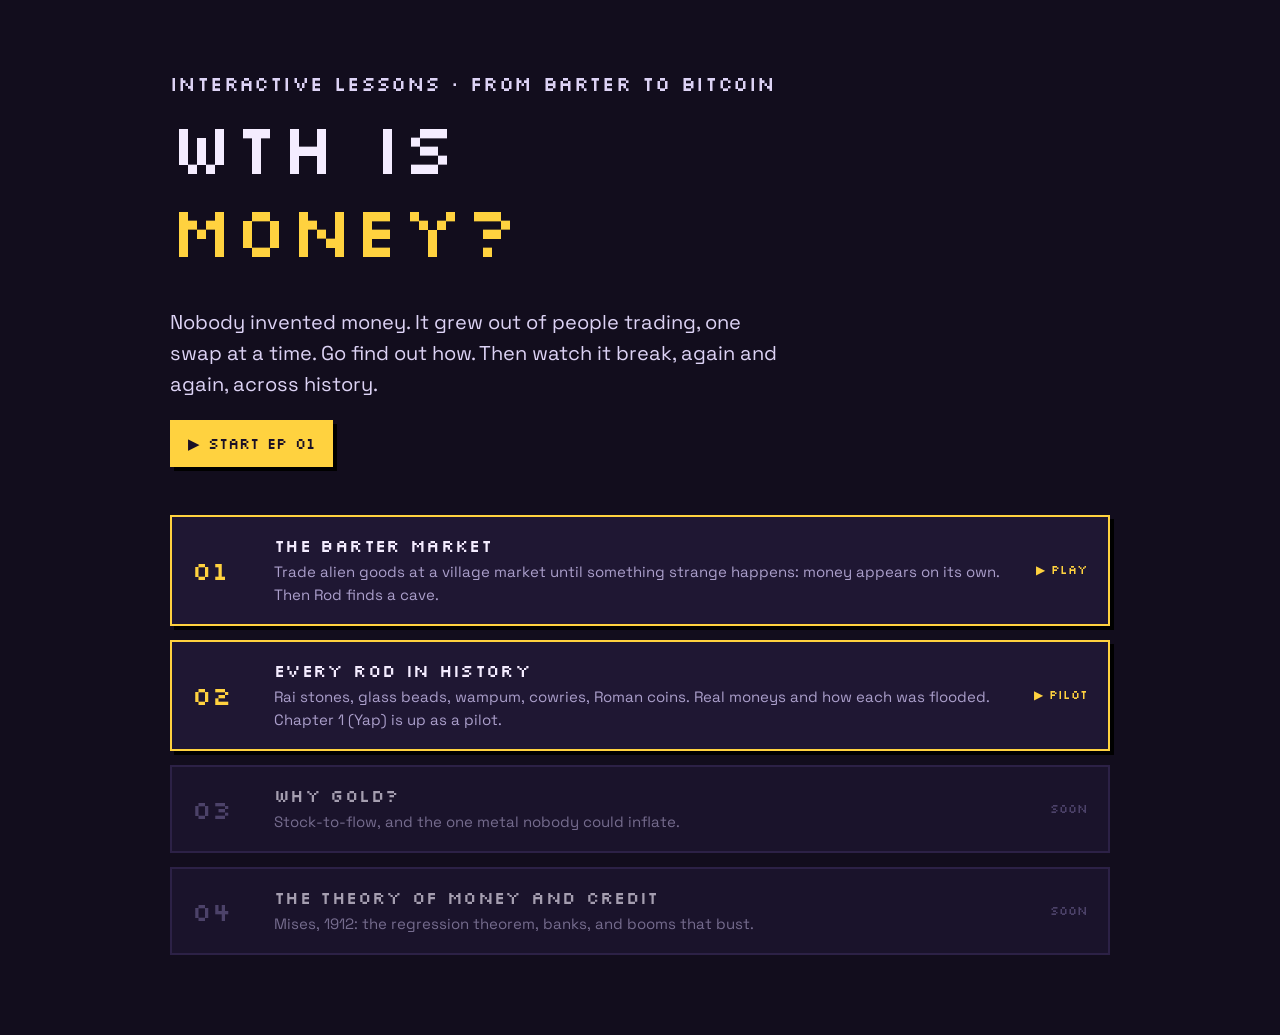
==== index.html @ bccfe863 "WTH Is Money? beta: EP 01 barter market, EP 02 pilot (Yap), phone-first layout Co-Authored-By: Claud" ====
<!doctype html>
<html lang="en">
<head>
<meta charset="utf-8">
<meta name="viewport" content="width=device-width, initial-scale=1">
<title>WTH Is Money?</title>
<meta name="description" content="Interactive lessons on where money comes from, why it fails, and what makes it hard. Play it, watch it, then read the theory.">
<link rel="preconnect" href="https://fonts.googleapis.com">
<link rel="preconnect" href="https://fonts.gstatic.com" crossorigin>
<link href="https://fonts.googleapis.com/css2?family=Silkscreen&family=Space+Grotesk:wght@400;500;700&display=swap" rel="stylesheet">
<link rel="stylesheet" href="assets/css/base.css">
<style>
  .wrap { max-width: 980px; margin: 0 auto; padding: 72px 20px 80px; }
  .hero p { font-size: 20px; color: #ddd3f5; max-width: 620px; }
  .eyebrow { font-size: 13px; color: var(--muted); }
  .path { display: grid; gap: 14px; margin-top: 48px; }
  .ep {
    display: grid; grid-template-columns: 64px 1fr auto; gap: 18px; align-items: center;
    padding: 18px 20px; background: var(--panel); border: 2px solid var(--line);
    color: var(--ink); text-decoration: none;
  }
  .ep .n { font-family: var(--font-pixel); font-size: 26px; color: var(--dim); }
  .ep h3 { margin: 0 0 4px; }
  .ep p { margin: 0; color: var(--muted); font-size: 15px; }
  .ep .state { font-family: var(--font-pixel); font-size: 12px; color: var(--dim); }
  .ep.live { border-color: var(--gold); box-shadow: var(--px) var(--px) 0 #000; }
  .ep.live .n, .ep.live .state { color: var(--gold); }
  .ep.live:hover { transform: translate(-2px, -2px); }
  .ep:not(.live) { opacity: .65; }
  @media (max-width: 640px) { .ep { grid-template-columns: 44px 1fr; } .ep .state { grid-column: 2; } }
</style>
</head>
<body>
<div class="wrap">
  <section class="hero">
    <p class="eyebrow pixel">INTERACTIVE LESSONS · FROM BARTER TO BITCOIN</p>
    <h1>WTH IS<br><span class="gold">MONEY?</span></h1>
    <p>Nobody invented money. It grew out of people trading, one swap at a time. Go find out how. Then watch it break, again and again, across history.</p>
    <a class="btn" href="lessons/01-barter/">▶ START EP 01</a>
  </section>

  <div class="path">
    <a class="ep live" href="lessons/01-barter/">
      <span class="n">01</span>
      <div><h3>The Barter Market</h3><p>Trade alien goods at a village market until something strange happens: money appears on its own. Then Rod finds a cave.</p></div>
      <span class="state">▶ PLAY</span>
    </a>
    <a class="ep live" href="lessons/02-every-rod/">
      <span class="n">02</span>
      <div><h3>Every Rod in History</h3><p>Rai stones, glass beads, wampum, cowries, Roman coins. Real moneys and how each was flooded. Chapter 1 (Yap) is up as a pilot.</p></div>
      <span class="state">▶ PILOT</span>
    </a>
    <div class="ep">
      <span class="n">03</span>
      <div><h3>Why Gold?</h3><p>Stock-to-flow, and the one metal nobody could inflate.</p></div>
      <span class="state">SOON</span>
    </div>
    <div class="ep">
      <span class="n">04</span>
      <div><h3>The Theory of Money and Credit</h3><p>Mises, 1912: the regression theorem, banks, and booms that bust.</p></div>
      <span class="state">SOON</span>
    </div>
  </div>
</div>
</body>
</html>
---- assets/css/base.css ----
/* ============================================================
   WTH IS MONEY? — shared theme
   Palette "Bazaar": dusk violet night, lumfruit gold, alien teal.
   ============================================================ */

:root {
  --bg: #120d1d;
  --bg-2: #181127;
  --panel: #1f1733;
  --panel-2: #2a2044;
  --line: #3a2d5c;
  --line-2: #4e3f78;
  --ink: #f4ecff;
  --muted: #ab9fcb;
  --dim: #6c5f93;

  --gold: #ffd23f;
  --pen: #ff6fb5;
  --zir: #4de1e8;
  --leaf: #8fd16a;
  --bad: #ff5a5a;

  --font-pixel: "Silkscreen", "Courier New", monospace;
  --font-body: "Space Grotesk", system-ui, sans-serif;

  --px: 4px;
  color-scheme: dark;
}

* { box-sizing: border-box; }
[hidden] { display: none !important; }
html, body { margin: 0; padding: 0; }

body {
  background: var(--bg);
  color: var(--ink);
  font-family: var(--font-body);
  font-size: 17px;
  line-height: 1.55;
  -webkit-font-smoothing: antialiased;
  min-height: 100vh;
  overflow-x: hidden;
}

h1, h2, h3, .pixel {
  font-family: var(--font-pixel);
  font-weight: 400;
  letter-spacing: .02em;
  line-height: 1.15;
  margin: 0 0 .5em;
}
h1 { font-size: clamp(36px, 7vw, 72px); }
h2 { font-size: 26px; }
h3 { font-size: 18px; }
a { color: var(--zir); }

.gold { color: var(--gold); }
.pen { color: var(--pen); }
.zir { color: var(--zir); }
.leaf { color: var(--leaf); }
.muted { color: var(--muted); }

.btn {
  display: inline-flex; align-items: center; gap: 8px;
  font-family: var(--font-pixel); font-size: 15px;
  color: #1a1026; background: var(--gold);
  border: 0; padding: 12px 18px; cursor: pointer; text-decoration: none;
  box-shadow: var(--px) var(--px) 0 #000;
  transition: transform .08s, box-shadow .08s;
}
.btn:hover { transform: translate(-2px, -2px); box-shadow: 6px 6px 0 #000; }
.btn:active { transform: translate(2px, 2px); box-shadow: 2px 2px 0 #000; }
.btn.ghost { background: transparent; color: var(--ink); border: 2px solid var(--line-2); box-shadow: none; }
.btn.ghost:hover { border-color: var(--gold); color: var(--gold); }
.btn.small { font-size: 12px; padding: 7px 11px; }
.btn:disabled { opacity: .45; cursor: default; transform: none; }

.px { image-rendering: pixelated; image-rendering: crisp-edges; }
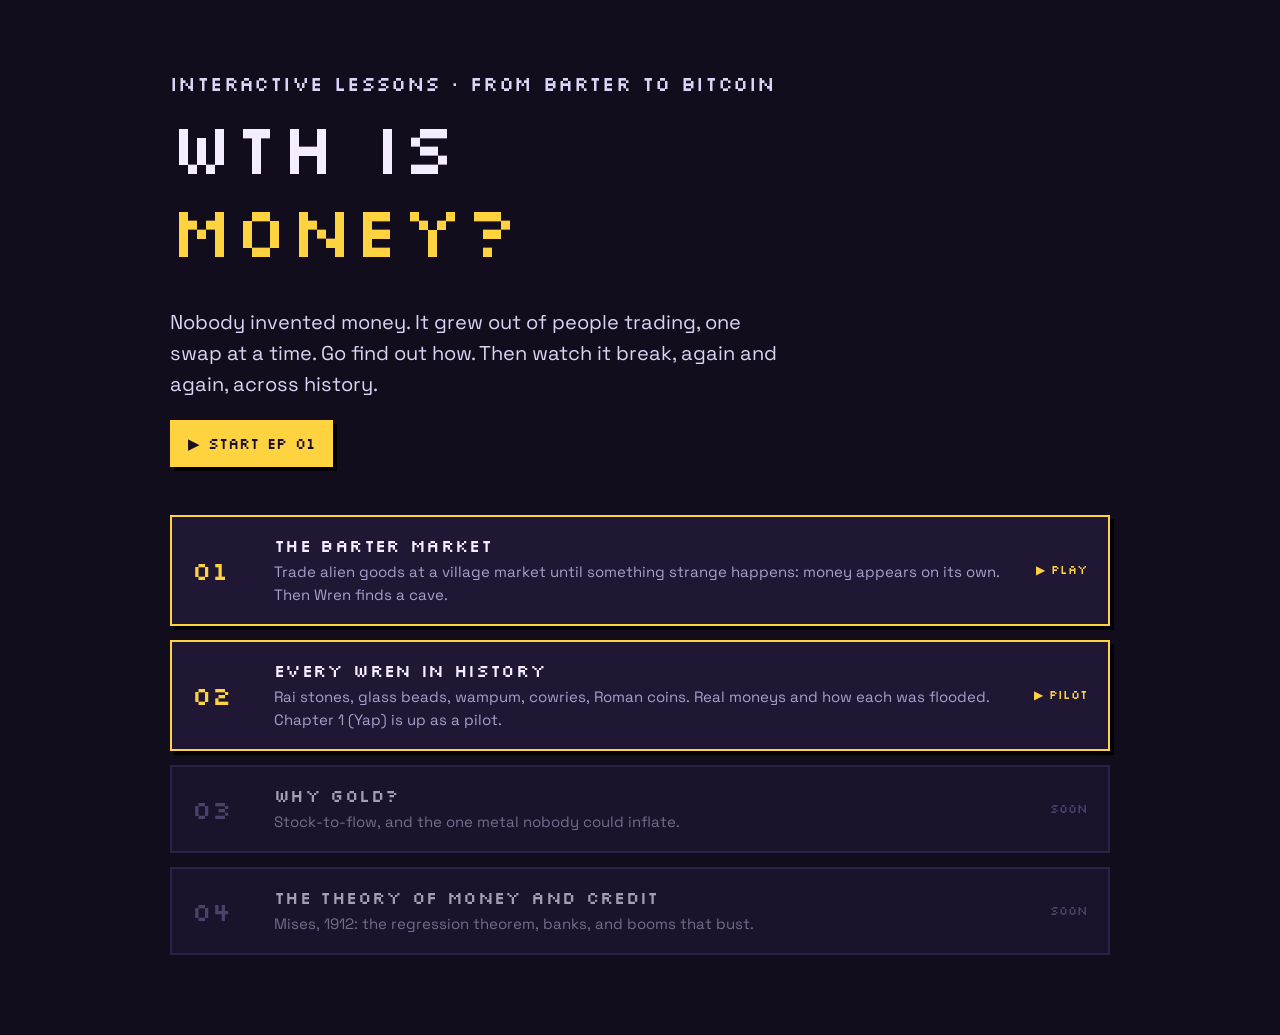
==== commit 5db2fb17: "Rename Rod to Wren (ids, code, text); family sickness + medicine in the sim (WIP); EP 02 chapter 2-5" ====
--- a/index.html
+++ b/index.html
@@ -27,7 +27,7 @@
   .ep.live .n, .ep.live .state { color: var(--gold); }
   .ep.live:hover { transform: translate(-2px, -2px); }
   .ep:not(.live) { opacity: .65; }
-  @media (max-width: 640px) { .ep { grid-template-columns: 44px 1fr; } .ep .state { grid-column: 2; } }
+  @media (max-width: 640px) { .wrap { padding: 32px 16px 48px; } .hero p { font-size: 17px; } .path { margin-top: 32px; } .ep { grid-template-columns: 36px 1fr; gap: 12px; padding: 14px; } .ep .n { font-size: 20px; } .ep p { font-size: 14px; } .ep .state { grid-column: 2; } }
 </style>
 </head>
 <body>
@@ -42,12 +42,12 @@
   <div class="path">
     <a class="ep live" href="lessons/01-barter/">
       <span class="n">01</span>
-      <div><h3>The Barter Market</h3><p>Trade alien goods at a village market until something strange happens: money appears on its own. Then Rod finds a cave.</p></div>
+      <div><h3>The Barter Market</h3><p>Trade alien goods at a village market until something strange happens: money appears on its own. Then Wren finds a cave.</p></div>
       <span class="state">▶ PLAY</span>
     </a>
-    <a class="ep live" href="lessons/02-every-rod/">
+    <a class="ep live" href="lessons/02-every-wren/">
       <span class="n">02</span>
-      <div><h3>Every Rod in History</h3><p>Rai stones, glass beads, wampum, cowries, Roman coins. Real moneys and how each was flooded. Chapter 1 (Yap) is up as a pilot.</p></div>
+      <div><h3>Every Wren in History</h3><p>Rai stones, glass beads, wampum, cowries, Roman coins. Real moneys and how each was flooded. Chapter 1 (Yap) is up as a pilot.</p></div>
       <span class="state">▶ PILOT</span>
     </a>
     <div class="ep">
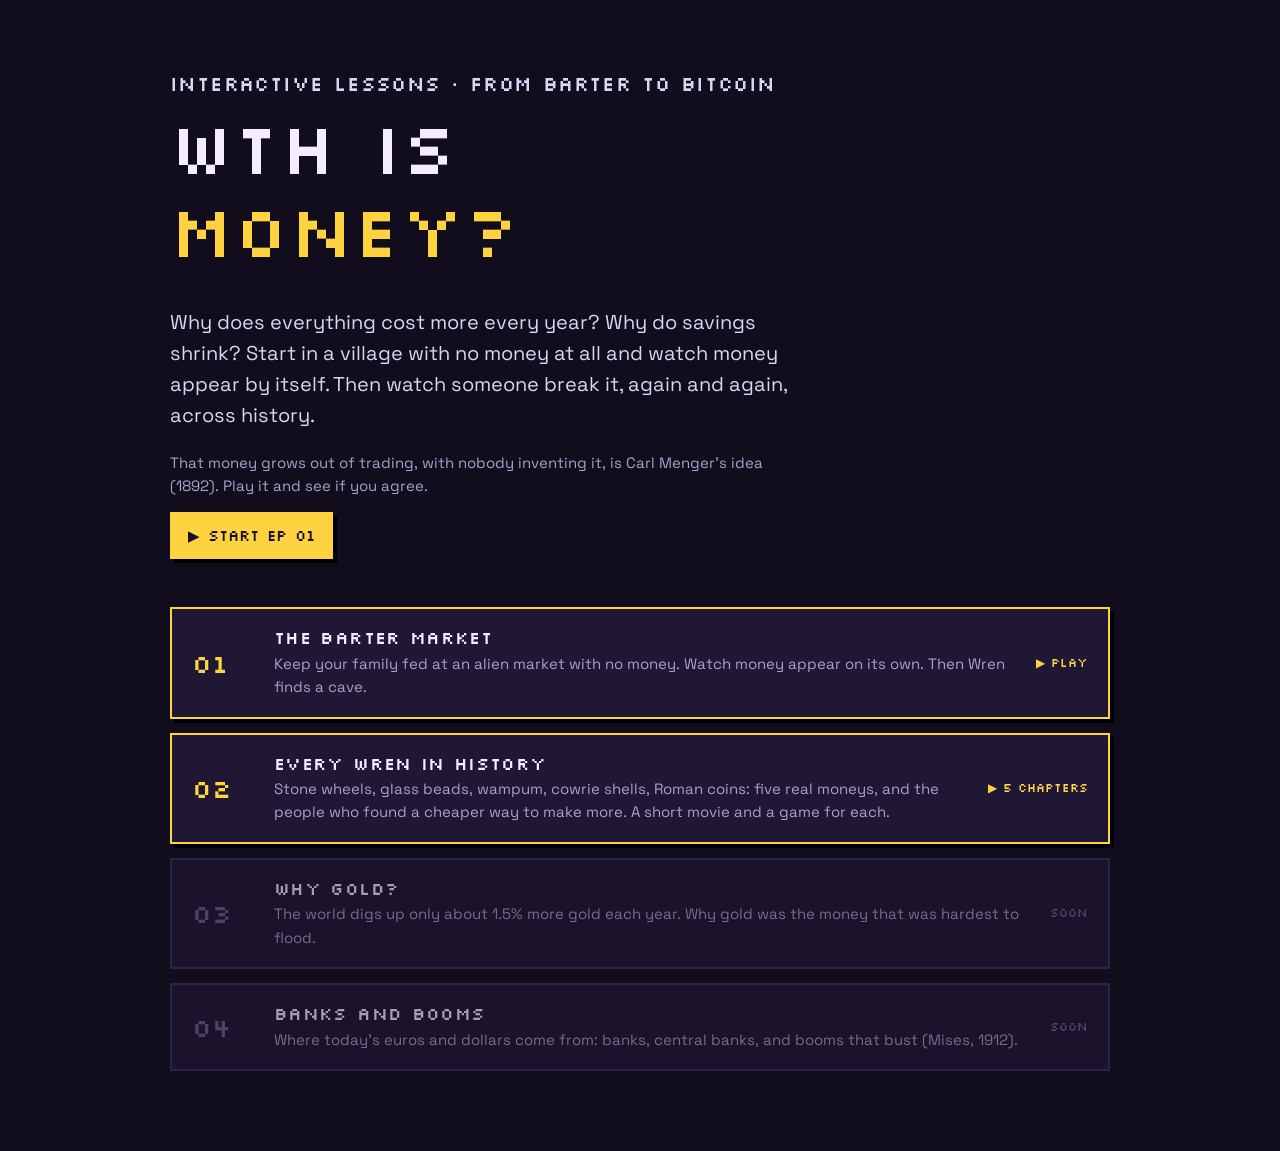
==== commit f48a0e87: "WIP checkpoint: EP01 sickness/jar/pacing overhaul, Yap fixes, EP02 chapters 2-5 in progress Co-Autho" ====
--- a/index.html
+++ b/index.html
@@ -4,7 +4,7 @@
 <meta charset="utf-8">
 <meta name="viewport" content="width=device-width, initial-scale=1">
 <title>WTH Is Money?</title>
-<meta name="description" content="Interactive lessons on where money comes from, why it fails, and what makes it hard. Play it, watch it, then read the theory.">
+<meta name="description" content="Why does everything cost more every year? Short games and movies, made for phones, about where money comes from and how it breaks.">
 <link rel="preconnect" href="https://fonts.googleapis.com">
 <link rel="preconnect" href="https://fonts.gstatic.com" crossorigin>
 <link href="https://fonts.googleapis.com/css2?family=Silkscreen&family=Space+Grotesk:wght@400;500;700&display=swap" rel="stylesheet">
@@ -13,6 +13,7 @@
   .wrap { max-width: 980px; margin: 0 auto; padding: 72px 20px 80px; }
   .hero p { font-size: 20px; color: #ddd3f5; max-width: 620px; }
   .eyebrow { font-size: 13px; color: var(--muted); }
+  .hero p.idea { font-size: 15px; color: var(--muted); }
   .path { display: grid; gap: 14px; margin-top: 48px; }
   .ep {
     display: grid; grid-template-columns: 64px 1fr auto; gap: 18px; align-items: center;
@@ -27,7 +28,7 @@
   .ep.live .n, .ep.live .state { color: var(--gold); }
   .ep.live:hover { transform: translate(-2px, -2px); }
   .ep:not(.live) { opacity: .65; }
-  @media (max-width: 640px) { .wrap { padding: 32px 16px 48px; } .hero p { font-size: 17px; } .path { margin-top: 32px; } .ep { grid-template-columns: 36px 1fr; gap: 12px; padding: 14px; } .ep .n { font-size: 20px; } .ep p { font-size: 14px; } .ep .state { grid-column: 2; } }
+  @media (max-width: 640px) { .wrap { padding: 32px 16px 48px; } .hero p { font-size: 17px; } .hero p.idea { font-size: 14px; } .path { margin-top: 32px; } .ep { grid-template-columns: 36px 1fr; gap: 12px; padding: 14px; } .ep .n { font-size: 20px; } .ep p { font-size: 14px; } .ep .state { grid-column: 2; } }
 </style>
 </head>
 <body>
@@ -35,29 +36,30 @@
   <section class="hero">
     <p class="eyebrow pixel">INTERACTIVE LESSONS · FROM BARTER TO BITCOIN</p>
     <h1>WTH IS<br><span class="gold">MONEY?</span></h1>
-    <p>Nobody invented money. It grew out of people trading, one swap at a time. Go find out how. Then watch it break, again and again, across history.</p>
+    <p>Why does everything cost more every year? Why do savings shrink? Start in a village with no money at all and watch money appear by itself. Then watch someone break it, again and again, across history.</p>
+    <p class="idea">That money grows out of trading, with nobody inventing it, is Carl Menger's idea (1892). Play it and see if you agree.</p>
     <a class="btn" href="lessons/01-barter/">▶ START EP 01</a>
   </section>
 
   <div class="path">
     <a class="ep live" href="lessons/01-barter/">
       <span class="n">01</span>
-      <div><h3>The Barter Market</h3><p>Trade alien goods at a village market until something strange happens: money appears on its own. Then Wren finds a cave.</p></div>
+      <div><h3>The Barter Market</h3><p>Keep your family fed at an alien market with no money. Watch money appear on its own. Then Wren finds a cave.</p></div>
       <span class="state">▶ PLAY</span>
     </a>
     <a class="ep live" href="lessons/02-every-wren/">
       <span class="n">02</span>
-      <div><h3>Every Wren in History</h3><p>Rai stones, glass beads, wampum, cowries, Roman coins. Real moneys and how each was flooded. Chapter 1 (Yap) is up as a pilot.</p></div>
-      <span class="state">▶ PILOT</span>
+      <div><h3>Every Wren in History</h3><p>Stone wheels, glass beads, wampum, cowrie shells, Roman coins: five real moneys, and the people who found a cheaper way to make more. A short movie and a game for each.</p></div>
+      <span class="state">▶ 5 CHAPTERS</span>
     </a>
     <div class="ep">
       <span class="n">03</span>
-      <div><h3>Why Gold?</h3><p>Stock-to-flow, and the one metal nobody could inflate.</p></div>
+      <div><h3>Why Gold?</h3><p>The world digs up only about 1.5% more gold each year. Why gold was the money that was hardest to flood.</p></div>
       <span class="state">SOON</span>
     </div>
     <div class="ep">
       <span class="n">04</span>
-      <div><h3>The Theory of Money and Credit</h3><p>Mises, 1912: the regression theorem, banks, and booms that bust.</p></div>
+      <div><h3>Banks and Booms</h3><p>Where today's euros and dollars come from: banks, central banks, and booms that bust (Mises, 1912).</p></div>
       <span class="state">SOON</span>
     </div>
   </div>
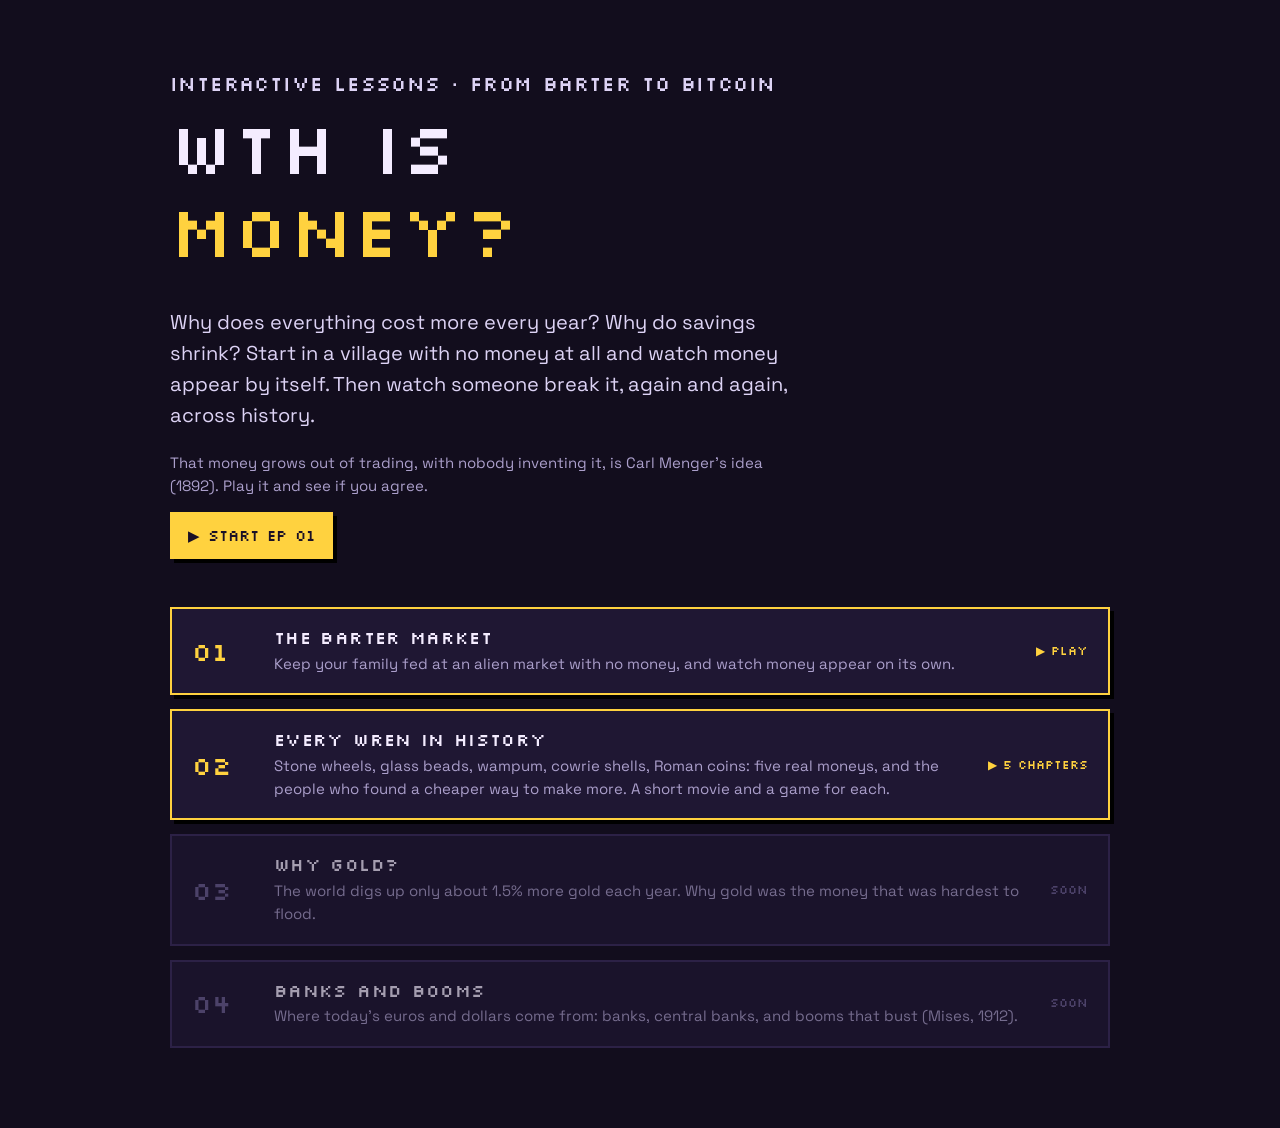
==== commit 91fcf4a2: "EP01 go-in-blind arc: money card later and plural, Gran reveals her pentaja, storm where savings sav" ====
--- a/index.html
+++ b/index.html
@@ -44,7 +44,7 @@
   <div class="path">
     <a class="ep live" href="lessons/01-barter/">
       <span class="n">01</span>
-      <div><h3>The Barter Market</h3><p>Keep your family fed at an alien market with no money. Watch money appear on its own. Then Wren finds a cave.</p></div>
+      <div><h3>The Barter Market</h3><p>Keep your family fed at an alien market with no money, and watch money appear on its own.</p></div>
       <span class="state">▶ PLAY</span>
     </a>
     <a class="ep live" href="lessons/02-every-wren/">
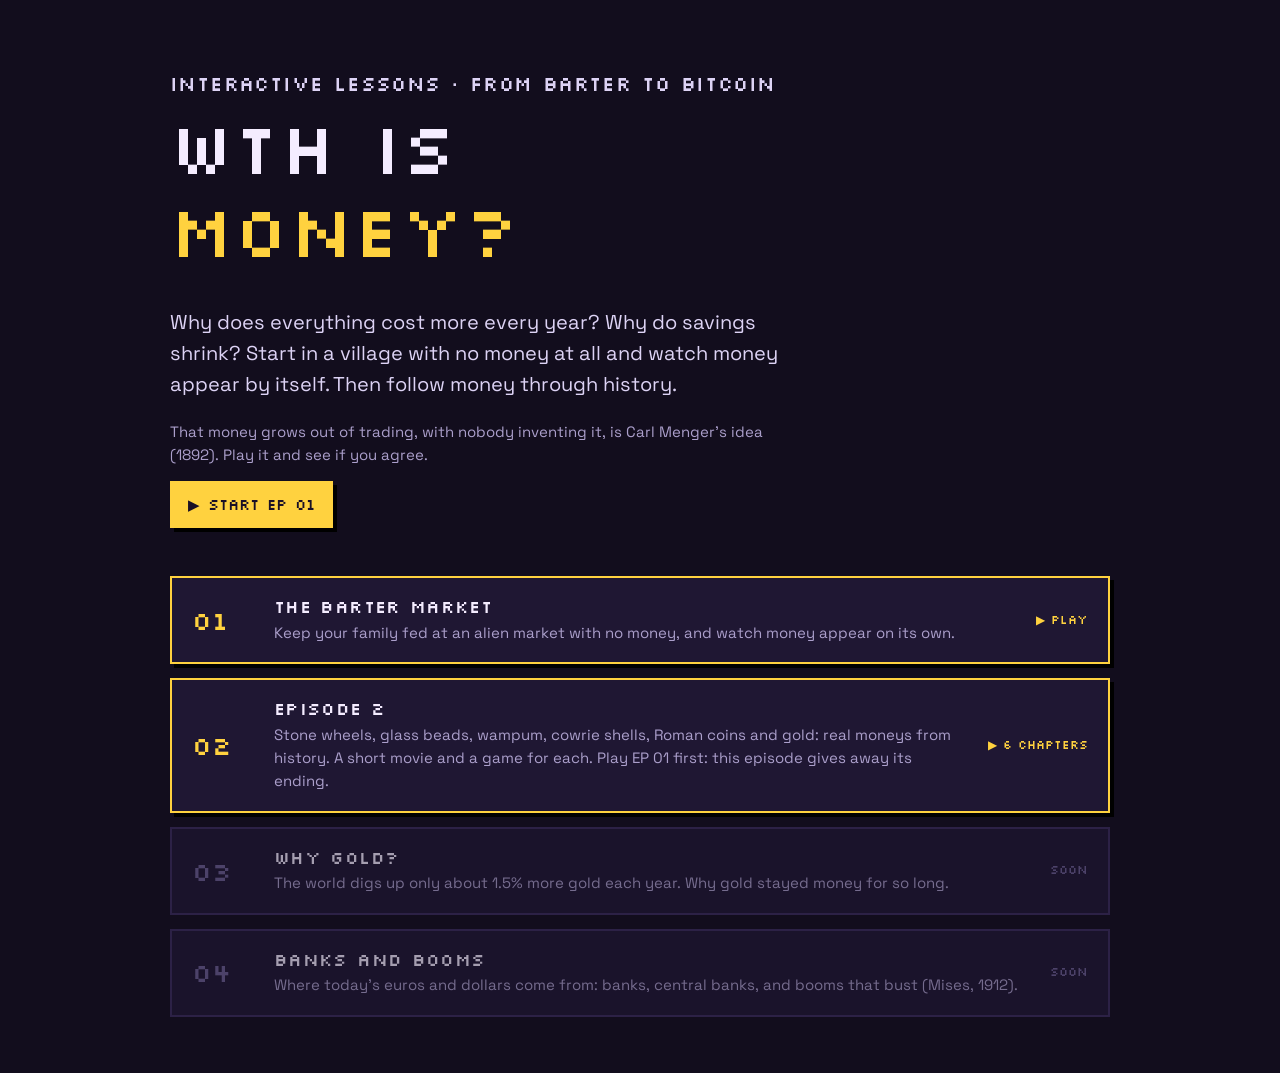
==== commit e4e2083d: "EP02 chapter 6, the gold finale: movie, "Wren's last cave" minigame, Wrens-of-history cards; home pa" ====
--- a/index.html
+++ b/index.html
@@ -36,7 +36,7 @@
   <section class="hero">
     <p class="eyebrow pixel">INTERACTIVE LESSONS · FROM BARTER TO BITCOIN</p>
     <h1>WTH IS<br><span class="gold">MONEY?</span></h1>
-    <p>Why does everything cost more every year? Why do savings shrink? Start in a village with no money at all and watch money appear by itself. Then watch someone break it, again and again, across history.</p>
+    <p>Why does everything cost more every year? Why do savings shrink? Start in a village with no money at all and watch money appear by itself. Then follow money through history.</p>
     <p class="idea">That money grows out of trading, with nobody inventing it, is Carl Menger's idea (1892). Play it and see if you agree.</p>
     <a class="btn" href="lessons/01-barter/">▶ START EP 01</a>
   </section>
@@ -49,12 +49,12 @@
     </a>
     <a class="ep live" href="lessons/02-every-wren/">
       <span class="n">02</span>
-      <div><h3>Every Wren in History</h3><p>Stone wheels, glass beads, wampum, cowrie shells, Roman coins: five real moneys, and the people who found a cheaper way to make more. A short movie and a game for each.</p></div>
-      <span class="state">▶ 5 CHAPTERS</span>
+      <div id="ep02-card"><h3>Episode 2</h3><p>Stone wheels, glass beads, wampum, cowrie shells, Roman coins and gold: real moneys from history. A short movie and a game for each. Play EP 01 first: this episode gives away its ending.</p></div>
+      <span class="state">▶ 6 CHAPTERS</span>
     </a>
     <div class="ep">
       <span class="n">03</span>
-      <div><h3>Why Gold?</h3><p>The world digs up only about 1.5% more gold each year. Why gold was the money that was hardest to flood.</p></div>
+      <div><h3>Why Gold?</h3><p>The world digs up only about 1.5% more gold each year. Why gold stayed money for so long.</p></div>
       <span class="state">SOON</span>
     </div>
     <div class="ep">
@@ -64,5 +64,10 @@
     </div>
   </div>
 </div>
+<script>
+  // EP 02's title and blurb give away EP 01's twist: show them only once EP 01 is finished.
+  (function () { var done = false; try { done = !!(localStorage.getItem("wth-ep01-done") || localStorage.getItem("wth-ep01-best")); } catch (e) {}
+    if (done) document.getElementById("ep02-card").innerHTML = '<h3>Every Wren in History</h3><p>Stone wheels, glass beads, wampum, cowrie shells, Roman coins: five real moneys, and the people who found a cheaper way to make more. Then gold: is there money without a cave? A short movie and a game for each.</p>'; })();
+</script>
 </body>
 </html>
